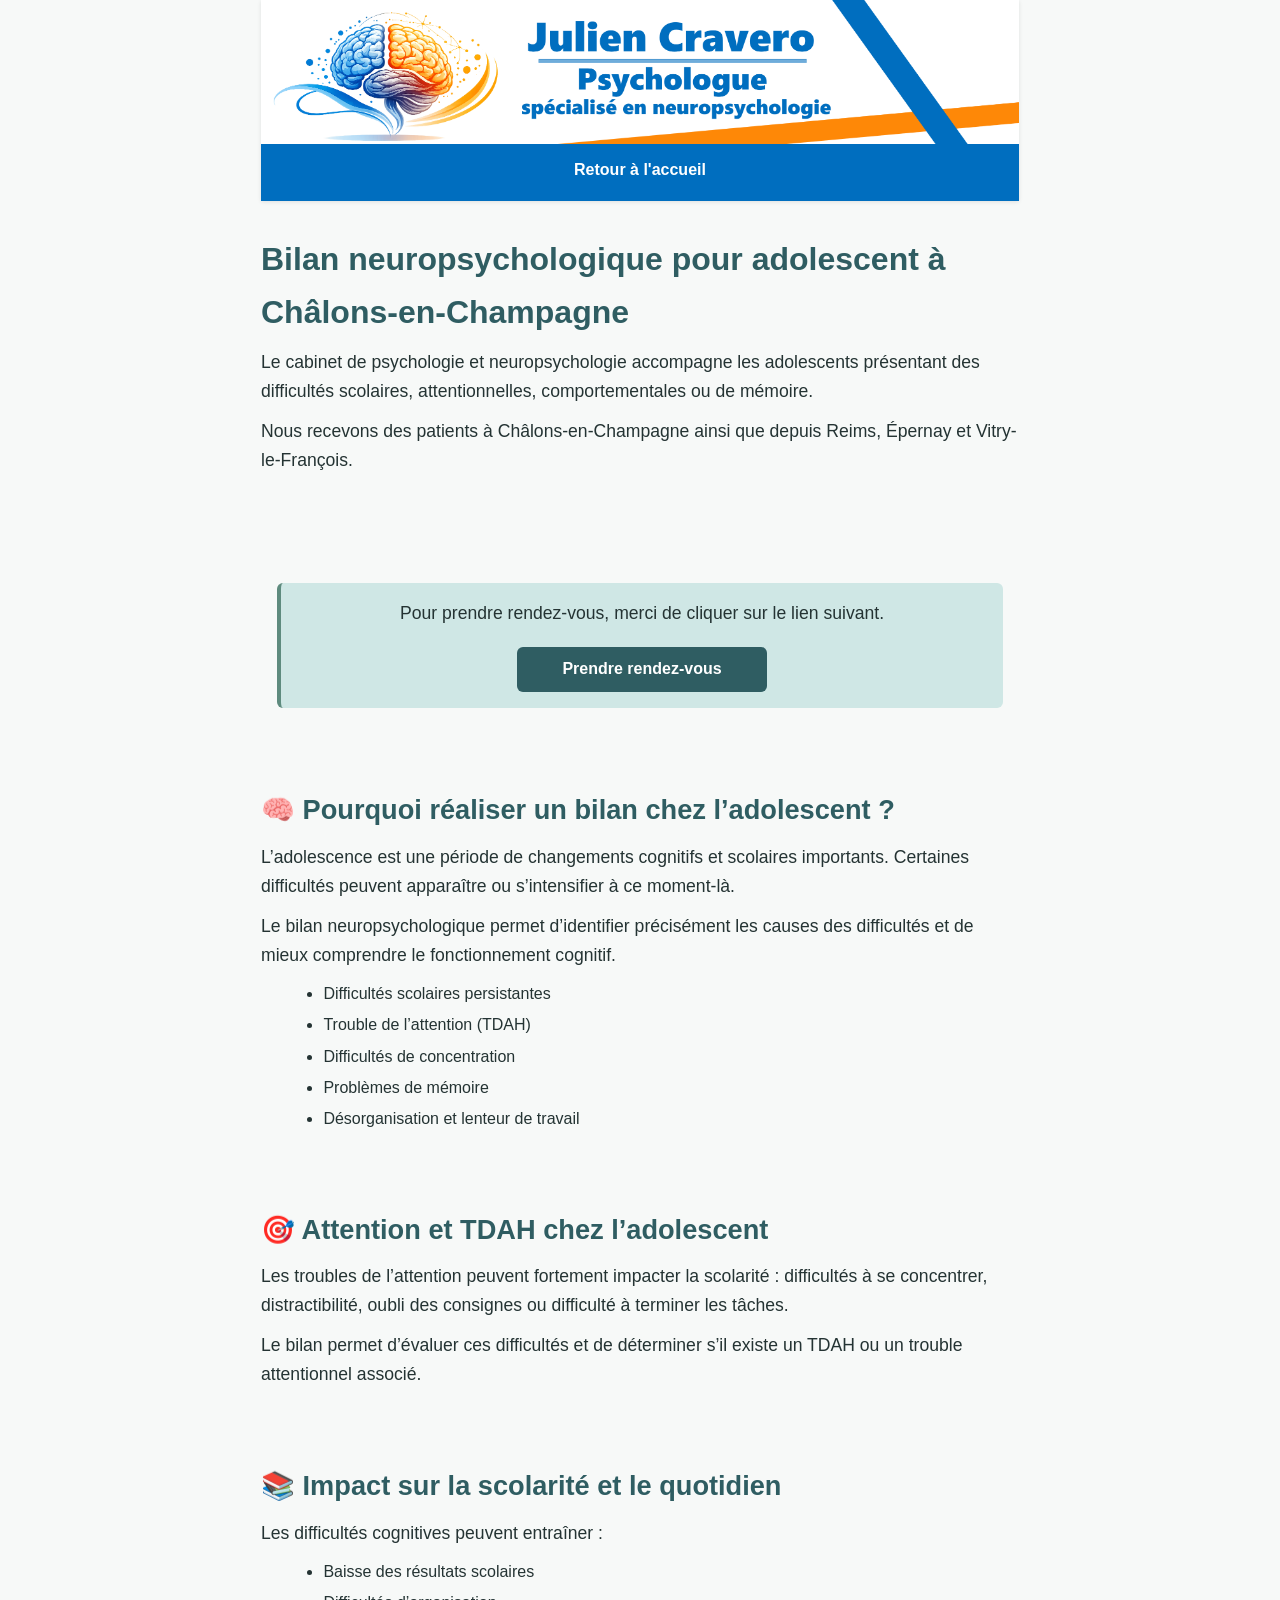
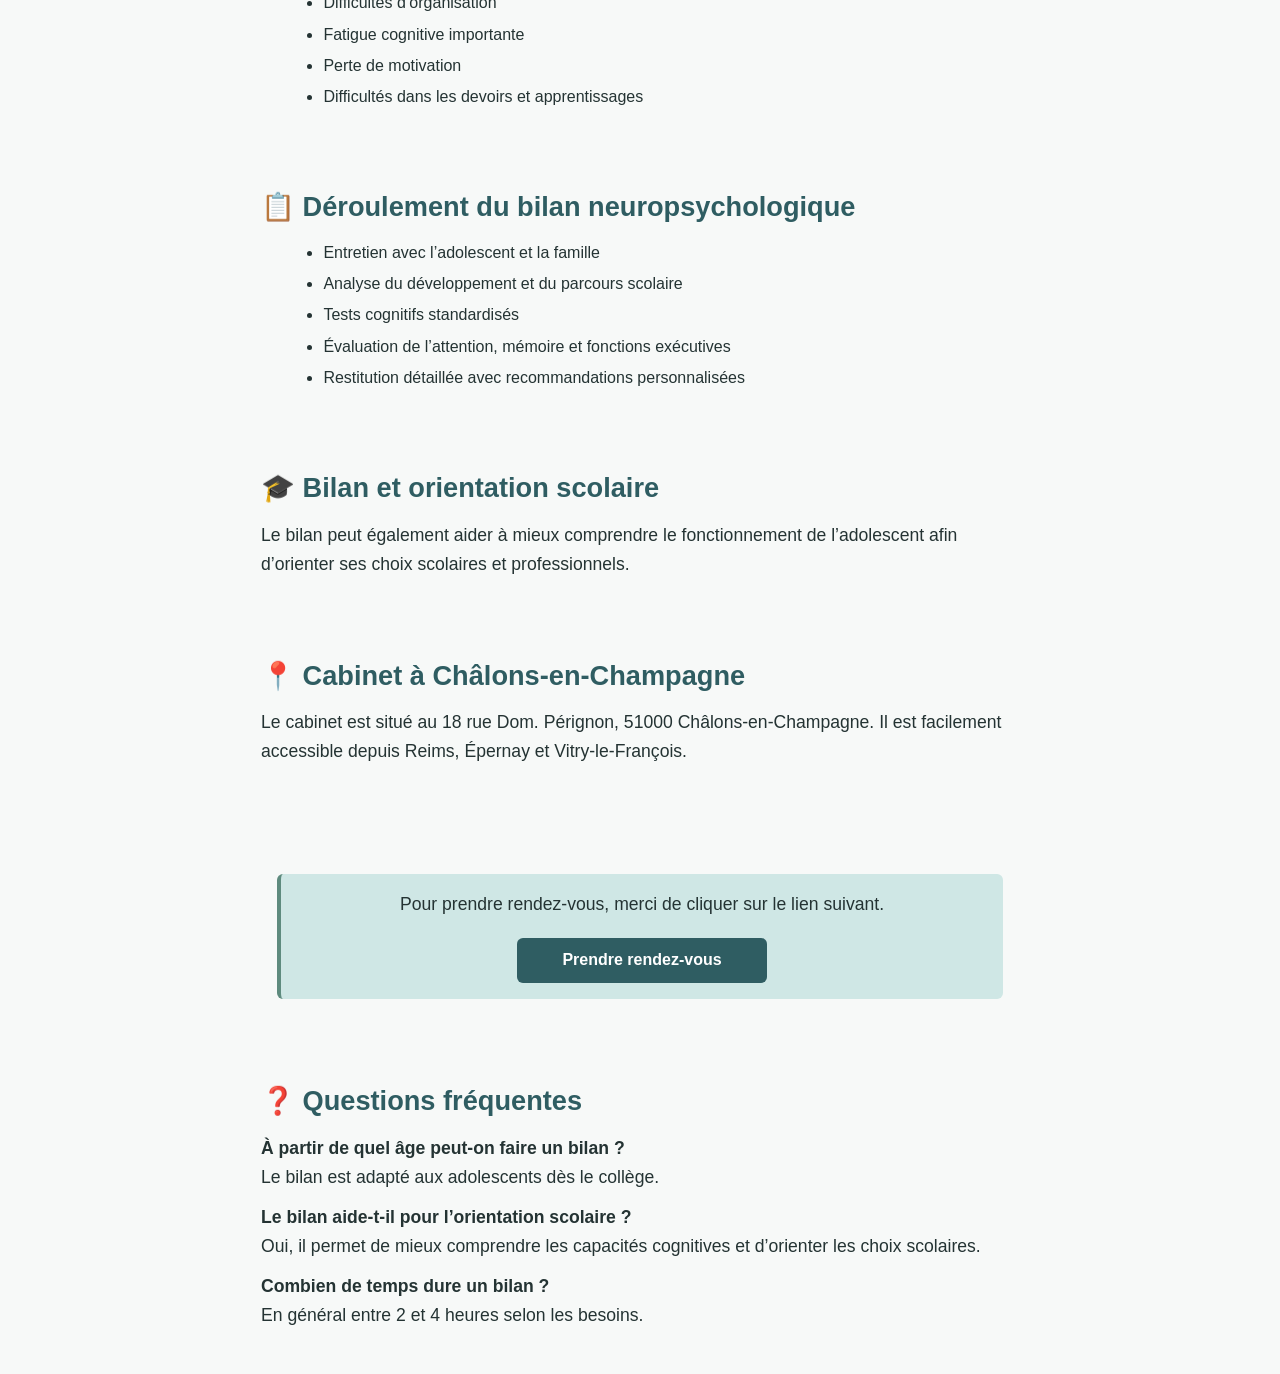
==== pages/bilan-neuropsy-adolescent.html @ 7f905dee "Add files via upload" ====
<!DOCTYPE html>
<html lang="fr">
<head>
  <meta charset="UTF-8">

  <title>Bilan neuropsychologique adolescent à Châlons-en-Champagne | TDAH, attention, mémoire, orientation</title>

  <meta name="description" content="Bilan neuropsychologique pour adolescent à Châlons-en-Champagne. Troubles de l’attention, TDAH, difficultés scolaires, mémoire, fonctions exécutives et orientation scolaire.">

  <meta name="viewport" content="width=device-width, initial-scale=1.0">

  <link rel="stylesheet" href="../scripts/style.css">
</head>

<body>

<header>
  <div class="banner">
    <img src="../Banner_v05.png" alt="Psychologue Châlons-en-Champagne – bilan neuropsychologique adolescent">
  </div>

  <nav aria-label="Navigation principale">
    <button class="nav-toggle" aria-label="Menu">&#9776;</button>
    <ul>
      <li><a href="../index.html#tarifs">Retour à l'accueil</a></li>
    </ul>
  </nav>
</header>

<!-- SECTION 1 : INTRO -->
<section>
  <h1>Bilan neuropsychologique pour adolescent à Châlons-en-Champagne</h1>

  <p>
    Le cabinet de psychologie et neuropsychologie accompagne les adolescents présentant des difficultés scolaires,
    attentionnelles, comportementales ou de mémoire.
  </p>

  <p>
    Nous recevons des patients à Châlons-en-Champagne ainsi que depuis Reims, Épernay et Vitry-le-François.
  </p>
</section>

<!-- CTA -->
<section>
  <div class="container">
    <div class="highlight">
      <p>Pour prendre rendez-vous, merci de cliquer sur le lien suivant.</p>
      <a href="https://perfactive.fr/neuropsychologue/chalons-en-champagne/julien-cravero"
         target="_blank"
         rel="noopener noreferrer"
         class="btn-rdv">Prendre rendez-vous</a>
    </div>
  </div>
</section>

<!-- SECTION 2 : POURQUOI BILAN -->
<section>
  <h2>🧠 Pourquoi réaliser un bilan chez l’adolescent ?</h2>

  <p>
    L’adolescence est une période de changements cognitifs et scolaires importants.
    Certaines difficultés peuvent apparaître ou s’intensifier à ce moment-là.
  </p>

  <p>
    Le bilan neuropsychologique permet d’identifier précisément les causes des difficultés et de mieux comprendre le fonctionnement cognitif.
  </p>

  <ul>
    <li>Difficultés scolaires persistantes</li>
    <li>Trouble de l’attention (TDAH)</li>
    <li>Difficultés de concentration</li>
    <li>Problèmes de mémoire</li>
    <li>Désorganisation et lenteur de travail</li>
  </ul>
</section>

<!-- SECTION 3 : TDAH / ATTENTION -->
<section>
  <h2>🎯 Attention et TDAH chez l’adolescent</h2>

  <p>
    Les troubles de l’attention peuvent fortement impacter la scolarité :
    difficultés à se concentrer, distractibilité, oubli des consignes ou difficulté à terminer les tâches.
  </p>

  <p>
    Le bilan permet d’évaluer ces difficultés et de déterminer s’il existe un TDAH ou un trouble attentionnel associé.
  </p>
</section>

<!-- SECTION 4 : IMPACT SCOLAIRE -->
<section>
  <h2>📚 Impact sur la scolarité et le quotidien</h2>

  <p>
    Les difficultés cognitives peuvent entraîner :
  </p>

  <ul>
    <li>Baisse des résultats scolaires</li>
    <li>Difficultés d’organisation</li>
    <li>Fatigue cognitive importante</li>
    <li>Perte de motivation</li>
    <li>Difficultés dans les devoirs et apprentissages</li>
  </ul>
</section>

<!-- SECTION 5 : DÉROULEMENT -->
<section>
  <h2>📋 Déroulement du bilan neuropsychologique</h2>

  <ul>
    <li>Entretien avec l’adolescent et la famille</li>
    <li>Analyse du développement et du parcours scolaire</li>
    <li>Tests cognitifs standardisés</li>
    <li>Évaluation de l’attention, mémoire et fonctions exécutives</li>
    <li>Restitution détaillée avec recommandations personnalisées</li>
  </ul>
</section>

<!-- SECTION 6 : ORIENTATION -->
<section>
  <h2>🎓 Bilan et orientation scolaire</h2>

  <p>
    Le bilan peut également aider à mieux comprendre le fonctionnement de l’adolescent
    afin d’orienter ses choix scolaires et professionnels.
  </p>
</section>

<!-- SECTION 7 : LOCALISATION -->
<section>
  <h2>📍 Cabinet à Châlons-en-Champagne</h2>

  <p>
    Le cabinet est situé au 18 rue Dom. Pérignon, 51000 Châlons-en-Champagne.
    Il est facilement accessible depuis Reims, Épernay et Vitry-le-François.
  </p>
</section>

<!-- CTA -->
<section>
  <div class="container">
    <div class="highlight">
      <p>Pour prendre rendez-vous, merci de cliquer sur le lien suivant.</p>
      <a href="https://perfactive.fr/neuropsychologue/chalons-en-champagne/julien-cravero"
         target="_blank"
         rel="noopener noreferrer"
         class="btn-rdv">Prendre rendez-vous</a>
    </div>
  </div>
</section>

<!-- FAQ -->
<section>
  <h2>❓ Questions fréquentes</h2>

  <p><strong>À partir de quel âge peut-on faire un bilan ?</strong><br>
  Le bilan est adapté aux adolescents dès le collège.</p>

  <p><strong>Le bilan aide-t-il pour l’orientation scolaire ?</strong><br>
  Oui, il permet de mieux comprendre les capacités cognitives et d’orienter les choix scolaires.</p>

  <p><strong>Combien de temps dure un bilan ?</strong><br>
  En général entre 2 et 4 heures selon les besoins.</p>
</section>

<script src="../scripts/toggle.js"></script>
</body>
</html>
---- scripts/style.css ----
:root {
  --primary:#2f5d62;
  --secondary:#5e8b7e;
  --accent:#cfe7e5;
  --light:#f7f9f8;
  --dark:#243333;
}

* {
  margin:0;
  box-sizing:border-box;
  font-family:"Segoe UI", Arial, sans-serif;
}

body {
  max-width:790px;
  margin:0 auto;
  padding:0 1rem;
  line-height:1.65;
  color:var(--dark);
  background:var(--light);
}

.container {
  max-width:780px;
  margin:auto;
  padding:1rem 1rem;
}

section {
  padding:2rem 0;
}

h1,h2,h3,h4 {
  color:var(--primary);
  margin-bottom:0.6rem;
}

h1 { font-size:clamp(1.5rem,4vw,2rem); }
h2 { font-size:clamp(1.2rem,3.5vw,1.7rem); }
h3 { font-size:clamp(1rem,3vw,1.3rem); margin-top:1rem; }
h4 { font-size:clamp(1rem,2.5vw,1.2rem); margin-top:0.5rem; }

p {
  margin-bottom:0.7rem;
  font-size:clamp(0.95rem,2.5vw,1.1rem);
}

ul,ol {
  margin-left:1.4rem;
  margin-bottom:0.7rem;
}

li {
  margin-bottom:0.3rem;
}

/* HERO */
.hero {
  text-align:center;
  padding:1.6rem 0 1.2rem;
}

/* HIGHLIGHT BLOCK */
.highlight {
  background:var(--accent);
  padding:1rem;
  border-left:4px solid var(--secondary);
  border-radius:6px;
  margin-top:1rem;
  display:flex;
  flex-direction:column;
  align-items:center;
  text-align:center;
  gap:0.5rem;
}

/* HEADER & NAV */
header {
  position:sticky;
  top:0;
  z-index:100;
  background: rgba(255,255,255,0.95);
  backdrop-filter: blur(5px);
  box-shadow:0 1px 4px rgba(0,0,0,0.1);
}

nav {
  position:relative;
  background:#006EBF;
  min-height:50px;
  display:flex;
  align-items:center;
  justify-content:center;
}

nav ul {
  display:flex;
  justify-content:center;
  gap:1.4rem;
  list-style:none;
  padding:0.8rem 0;
  margin:0;
}

nav a {
  text-decoration:none;
  color:white;
  font-size:1rem;
  font-weight:600;
}
/*
 n *av a:hover,
nav a:focus-visible {
background-color:#fcb05f;
color:black;
outline:none;
padding:0.5rem;
}
*/
/* HAMBURGER */
.nav-toggle {
  display:none;
  position:absolute;
  right:1rem;
  top:50%;
  transform:translateY(-50%);
  background:none;
  border:none;
  font-size:1.8rem;
  color:white;
  cursor:pointer;
}

/* FOOTER */
footer {
  background:#1f2f2f;
  color:#d6dede;
  padding:2rem 1rem;
  font-size:0.85rem;
  text-align:center;
}

/* SCROLL OFFSET */
section[id] {
  scroll-margin-top: 180px;
}

/* BUTTON RDV */
.highlight .btn-rdv {
  display:inline-block;
  background-color:var(--primary);
  color:white;
  padding:0.6rem 1.2rem;
  border-radius:6px;
  text-decoration:none;
  font-weight:600;
  transition: background-color 0.3s ease;
  width:100%;
  max-width:250px;
  text-align:center;
}

.highlight .btn-rdv:hover,
.highlight .btn-rdv:focus {
  background-color:var(--secondary);
  outline:none;
}

/* BANNER IMAGE */
.banner img {
  width:100%;
  height:auto;
  object-fit:cover;
  display:block;
}

/* RESPONSIVE */
@media (max-width:900px) {
  .container { padding:0.8rem; }
}

@media (max-width:700px) {
  .nav-toggle { display:block; }
  nav ul {
    display:none;
    flex-direction:column;
    width:100%;
    background:#006EBF;
    position:absolute;
    top:100%;
    left:0;
  }

  nav ul.show {
    display:flex;
  }
  nav a {
    display:block;
    text-align:center;
    padding:0.8rem;
  }
  section[id] { scroll-margin-top:120px; }
  h1 { font-size:clamp(1.4rem,5vw,1.8rem); }
  h2 { font-size:clamp(1.1rem,4vw,1.5rem); }
  h3 { font-size:clamp(0.95rem,3.5vw,1.2rem); }
  h4 { font-size:clamp(0.9rem,3vw,1.1rem); }
  p { font-size:clamp(0.9rem,2.8vw,1rem); }
  .highlight .btn-rdv { max-width:100%; }
}

@media (max-width:400px) {
  nav a { font-size:0.95rem; }
}
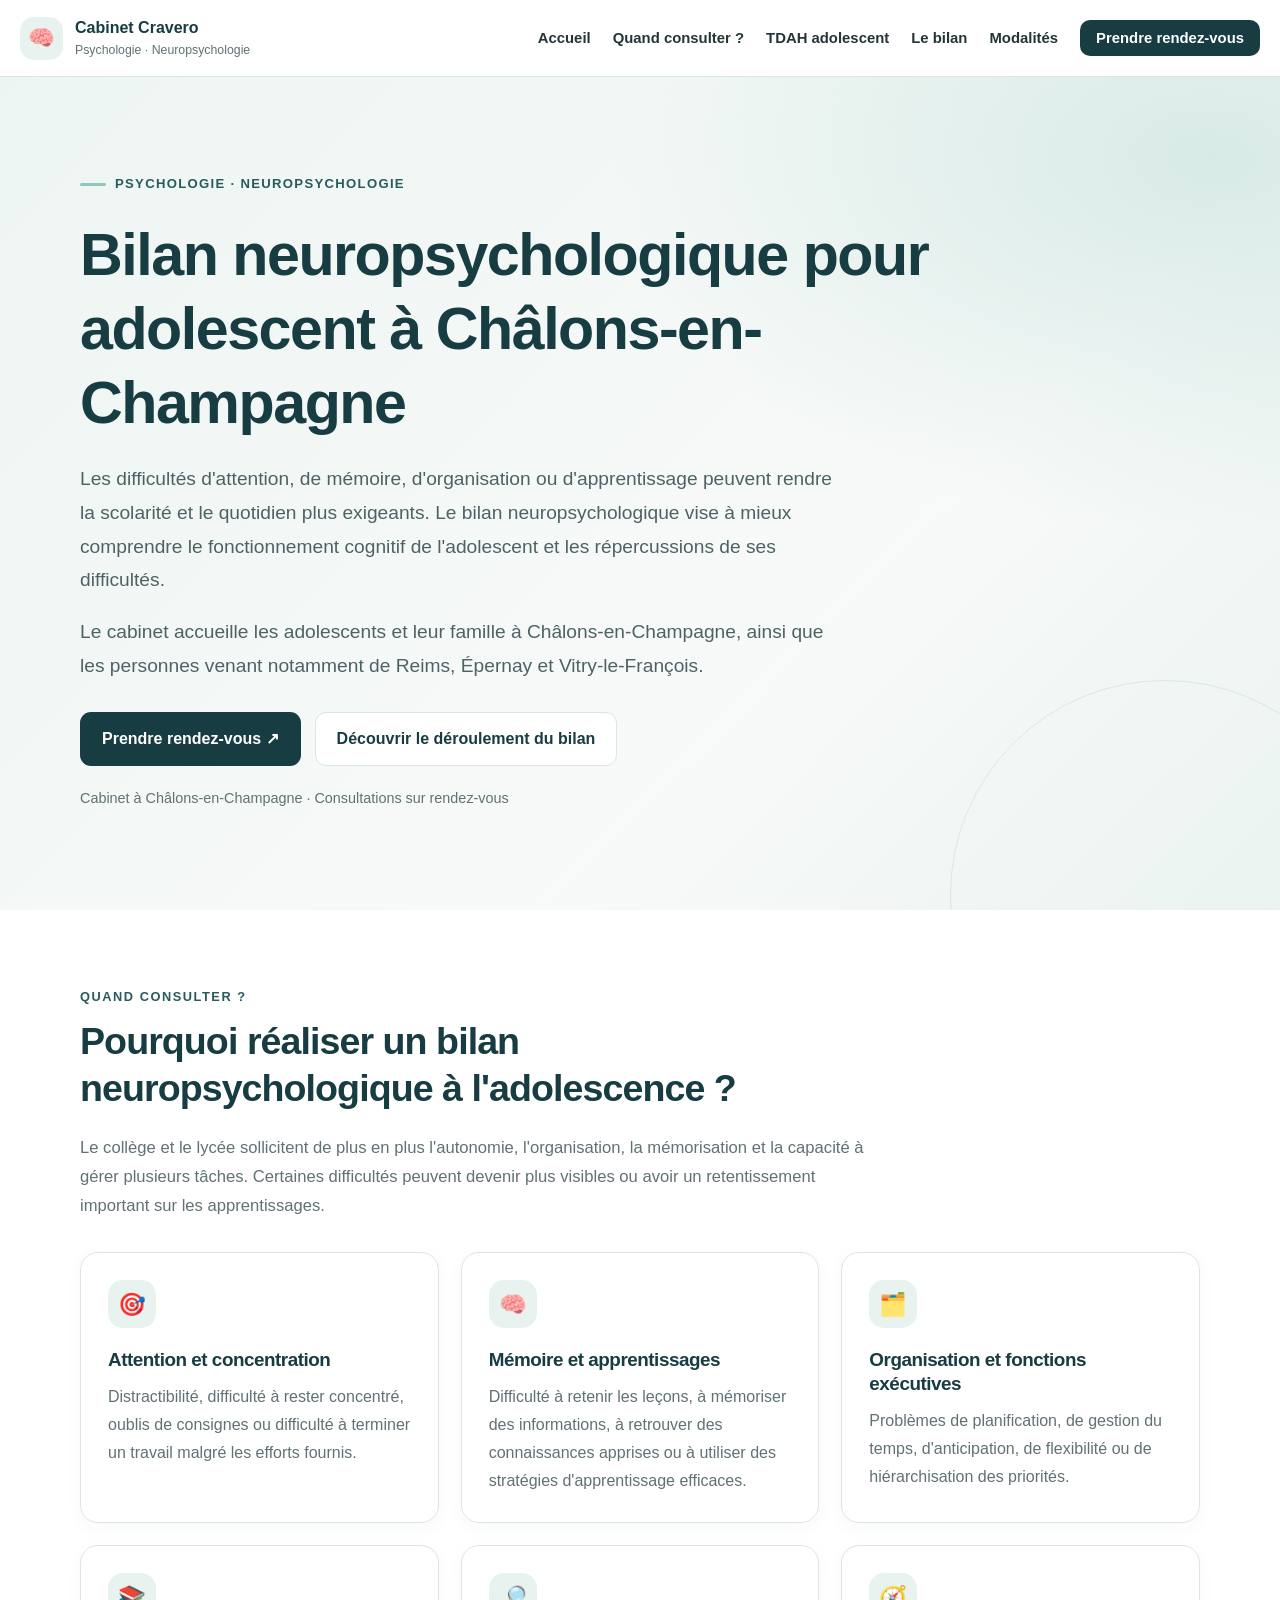
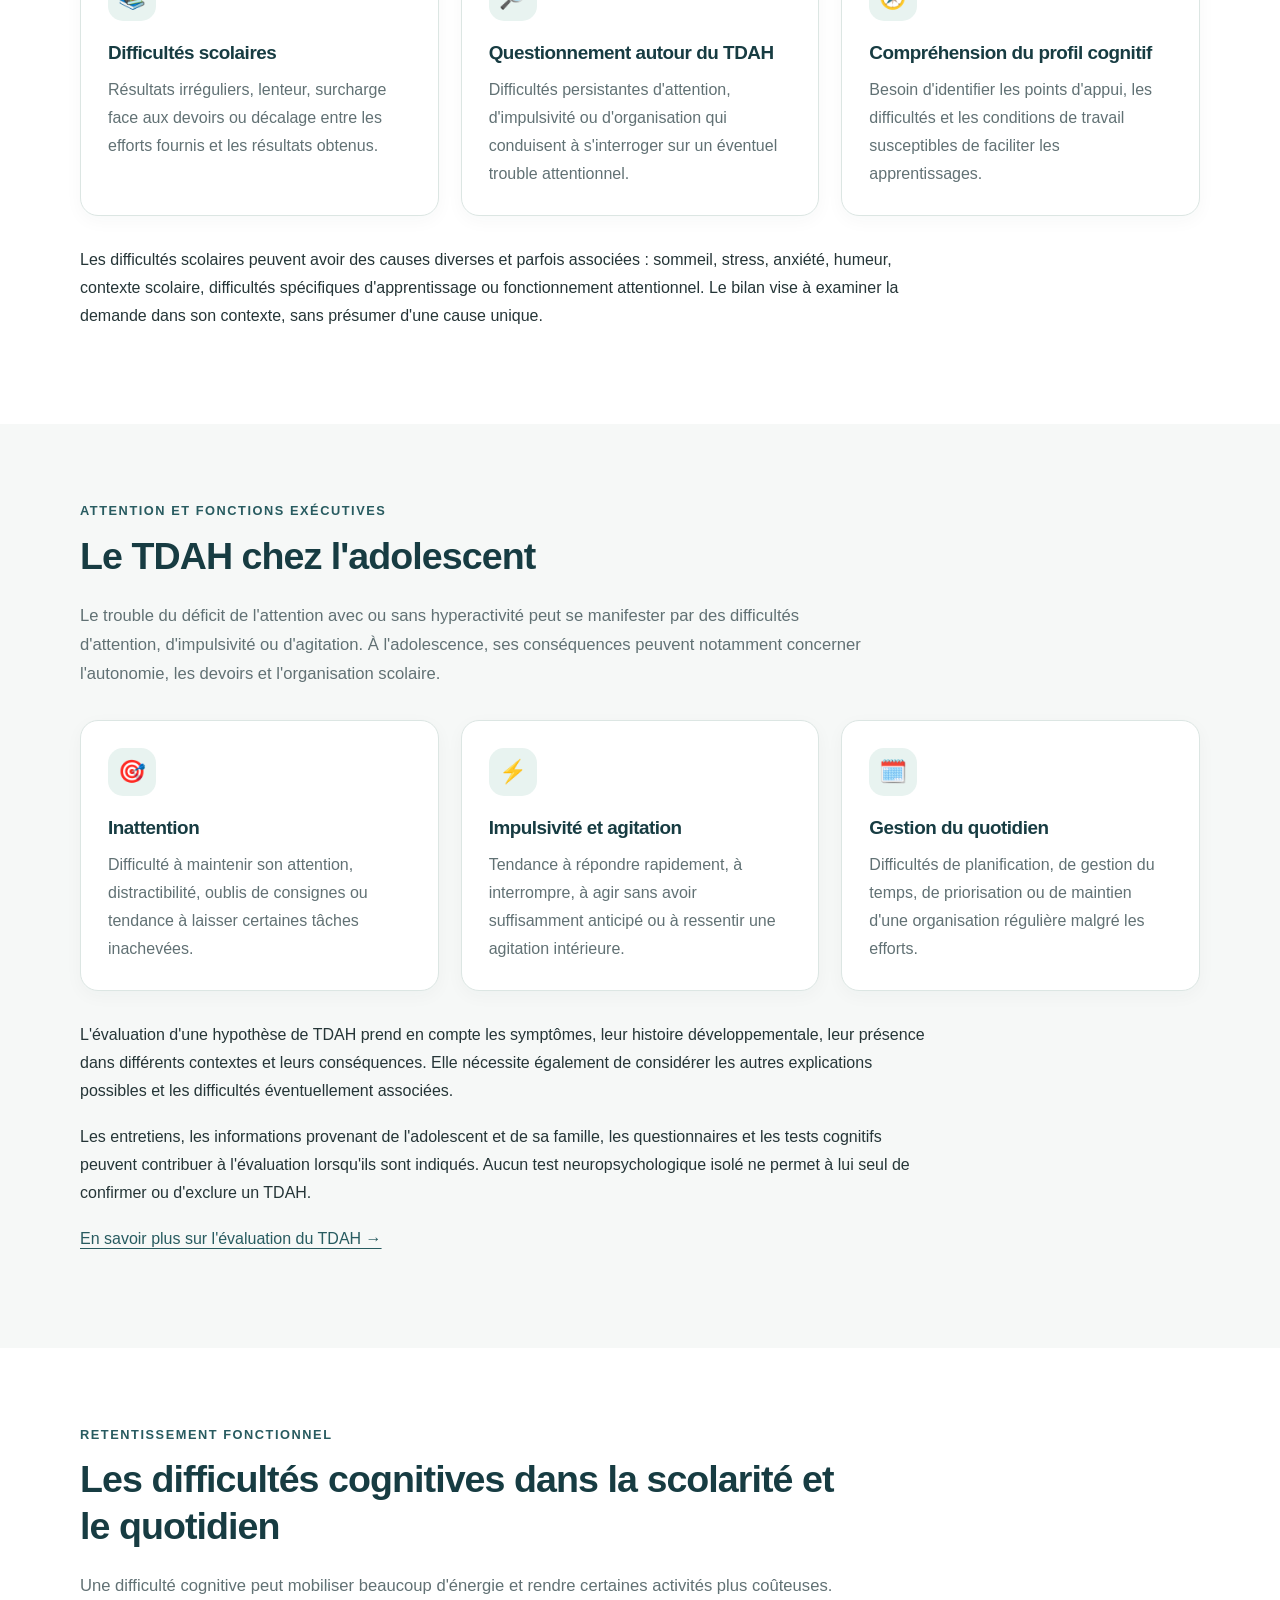
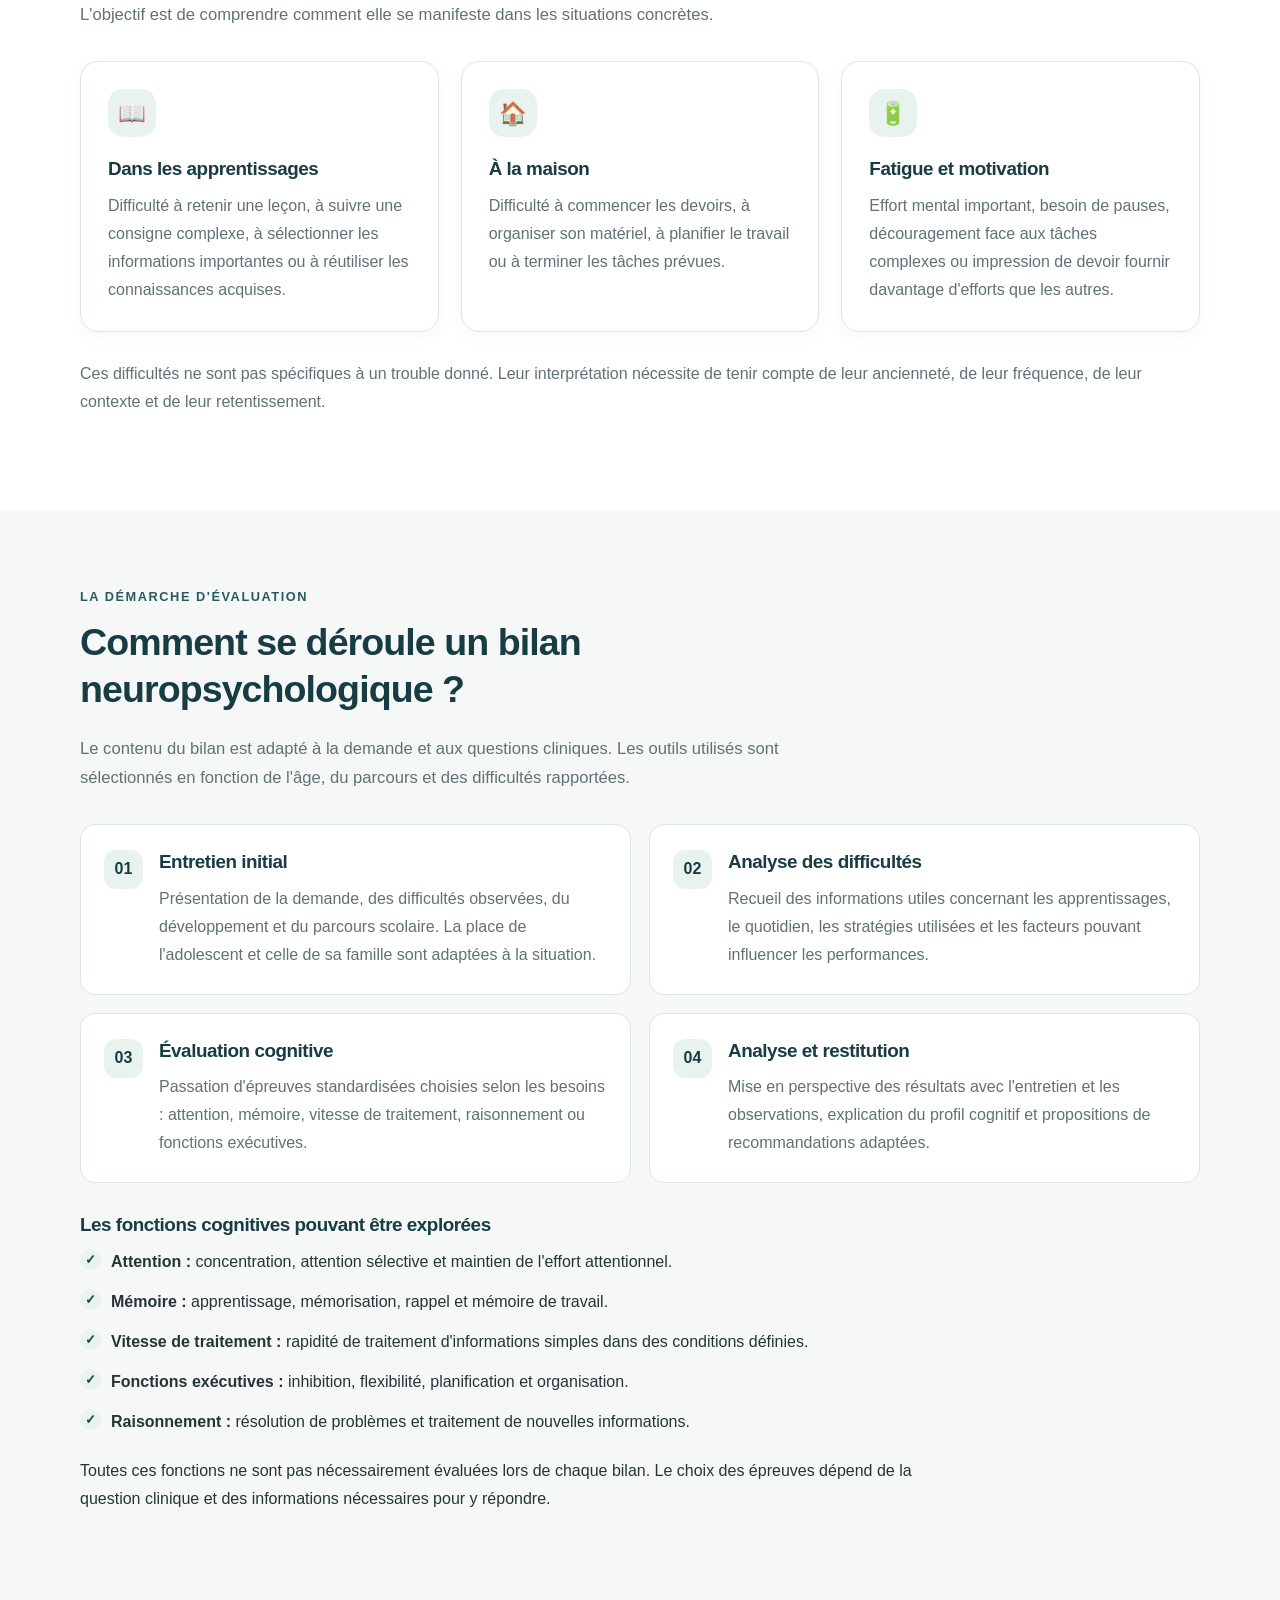
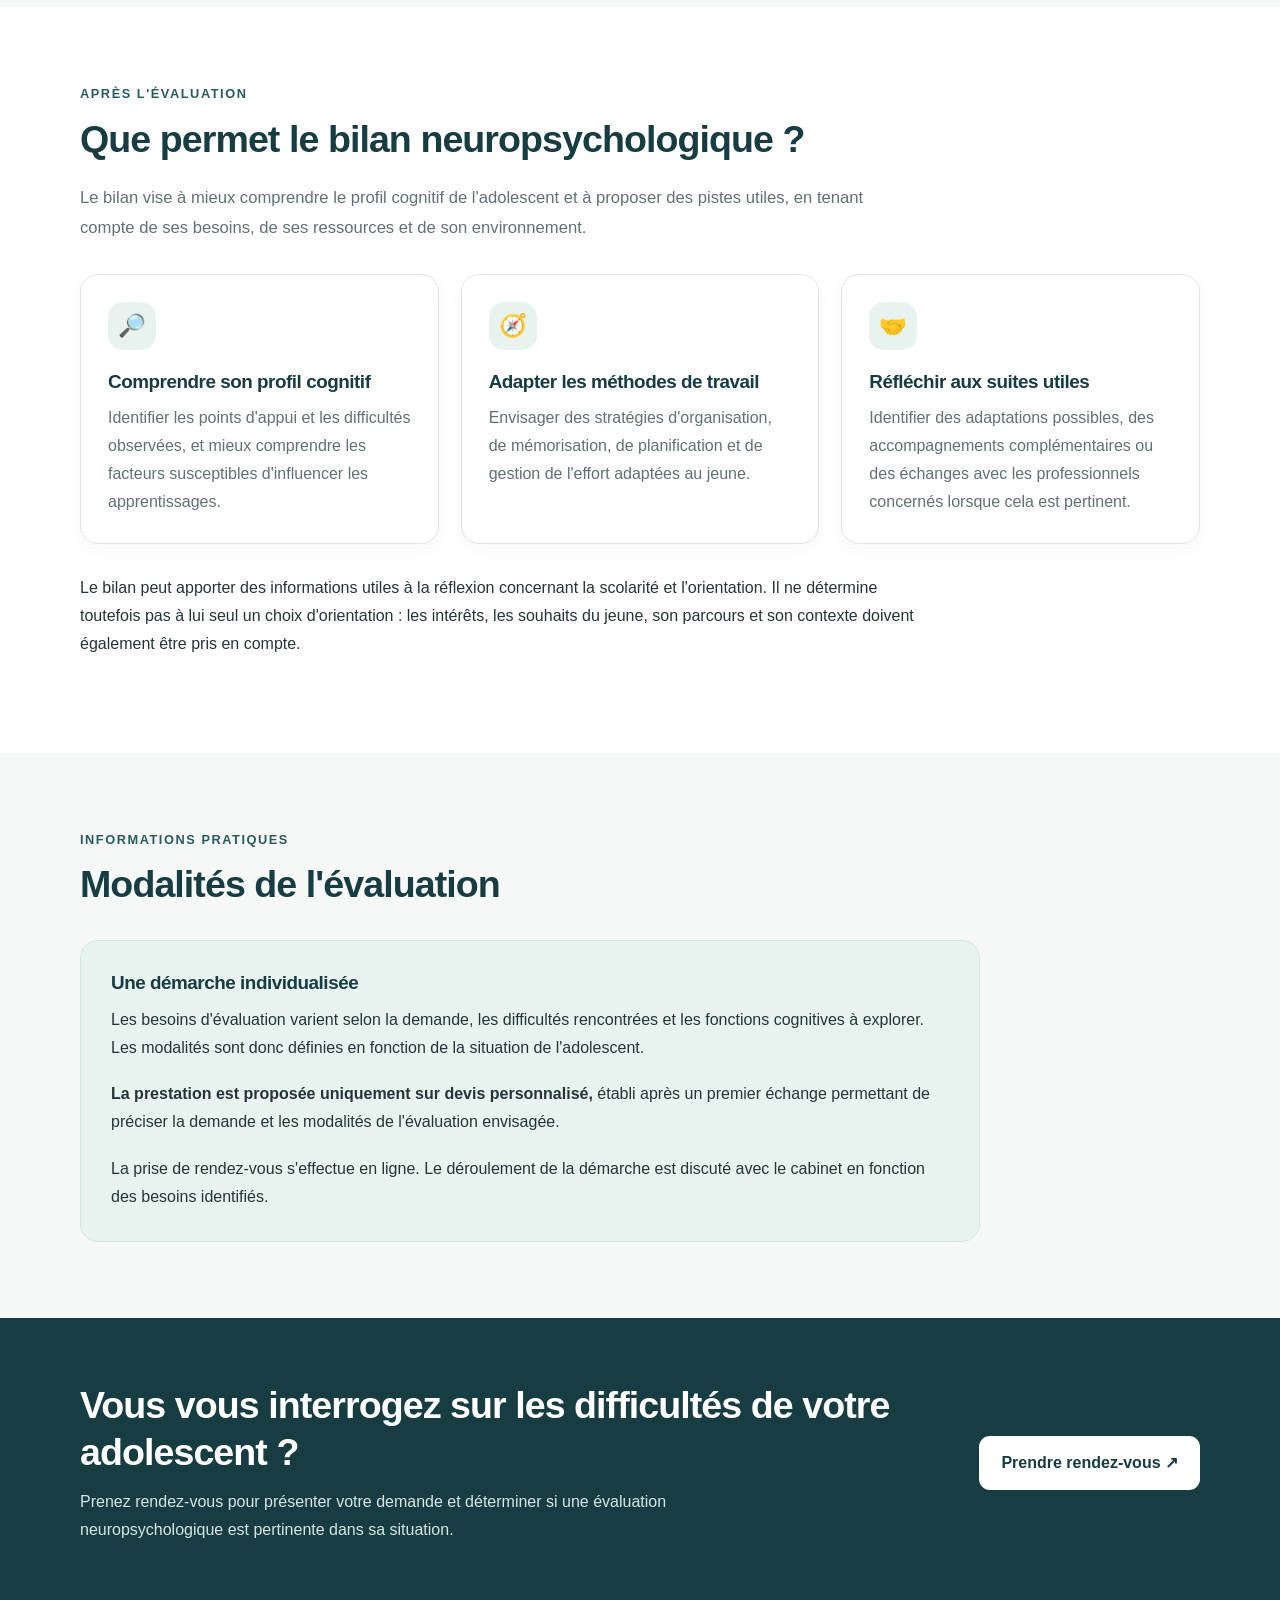
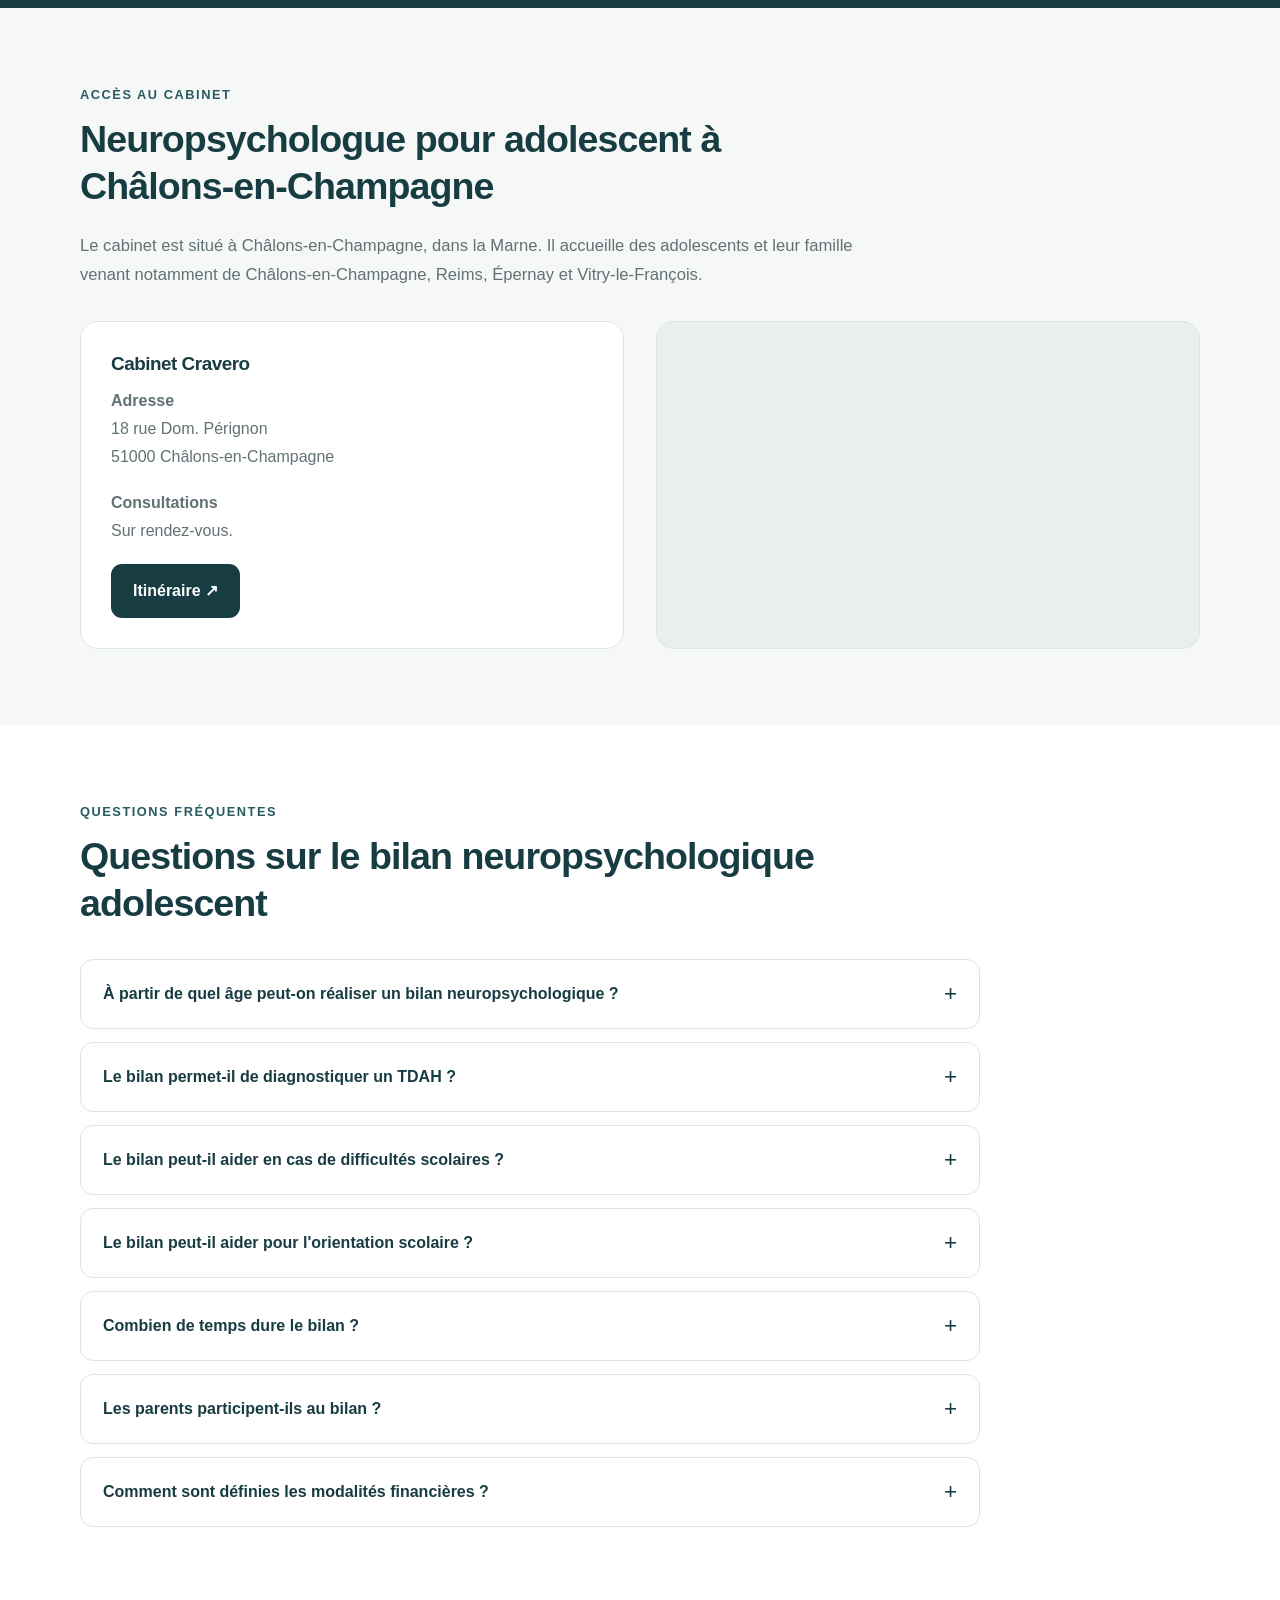
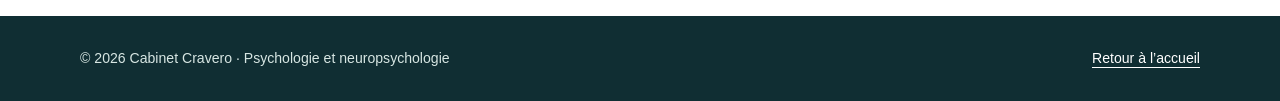
==== commit a4ed03ab: "Add files via upload" ====
--- a/pages/bilan-neuropsy-adolescent.html
+++ b/pages/bilan-neuropsy-adolescent.html
@@ -1,172 +1,1466 @@
+
 <!DOCTYPE html>
 <html lang="fr">
 <head>
   <meta charset="UTF-8">
-
-  <title>Bilan neuropsychologique adolescent à Châlons-en-Champagne | TDAH, attention, mémoire, orientation</title>
-
-  <meta name="description" content="Bilan neuropsychologique pour adolescent à Châlons-en-Champagne. Troubles de l’attention, TDAH, difficultés scolaires, mémoire, fonctions exécutives et orientation scolaire.">
-
-  <meta name="viewport" content="width=device-width, initial-scale=1.0">
-
-  <link rel="stylesheet" href="../scripts/style.css">
+  <meta name="viewport" content="width=device-width, initial-scale=1">
+
+  <title>Bilan neuropsychologique adolescent à Châlons-en-Champagne | Julien Cravero</title>
+
+  <meta name="description" content="Bilan neuropsychologique pour adolescent à Châlons-en-Champagne : attention, TDAH, mémoire, fonctions exécutives, difficultés scolaires et orientation. Évaluation personnalisée et recommandations adaptées.">
+
+  <meta name="theme-color" content="#173c42">
+  <meta name="robots" content="index, follow">
+
+  <link rel="canonical" href="https://neuropsy-cravero.github.io/cabinet/pages/bilan-neuropsy-adolescent.html">
+  <link rel="icon" href="../images/Psychologue_Cravero_favicon.ico">
+
+  <style>
+    :root {
+      --primary: #173c42;
+      --primary-light: #285b60;
+      --accent: #8fc7bd;
+      --accent-light: #e8f3f0;
+      --background: #f6f8f7;
+      --surface: #ffffff;
+      --text: #253537;
+      --muted: #617174;
+      --border: #dce6e3;
+      --shadow: 0 12px 35px rgba(23, 60, 66, 0.08);
+      --radius: 18px;
+      --content: 1120px;
+    }
+
+    *,
+    *::before,
+    *::after {
+      box-sizing: border-box;
+    }
+
+    html {
+      scroll-behavior: smooth;
+      scroll-padding-top: 95px;
+    }
+
+    body {
+      margin: 0;
+      font-family: Inter, -apple-system, BlinkMacSystemFont, "Segoe UI",
+                   Roboto, Helvetica, Arial, sans-serif;
+      color: var(--text);
+      background: var(--background);
+      line-height: 1.75;
+      font-size: 16px;
+    }
+
+    img {
+      display: block;
+      max-width: 100%;
+      height: auto;
+    }
+
+    a {
+      color: var(--primary-light);
+      text-underline-offset: 4px;
+    }
+
+    a:focus-visible,
+    button:focus-visible,
+    summary:focus-visible {
+      outline: 3px solid #e4a84b;
+      outline-offset: 4px;
+    }
+
+    p {
+      margin: 0 0 1.15rem;
+    }
+
+    h1,
+    h2,
+    h3 {
+      color: var(--primary);
+      font-weight: 750;
+      line-height: 1.25;
+      letter-spacing: -0.025em;
+    }
+
+    h1 {
+      max-width: 850px;
+      margin: 0 0 1.4rem;
+      font-size: clamp(2.15rem, 5vw, 3.7rem);
+    }
+
+    h2 {
+      margin: 0 0 1.3rem;
+      font-size: clamp(1.7rem, 3vw, 2.35rem);
+    }
+
+    h3 {
+      margin: 0 0 0.7rem;
+      font-size: 1.18rem;
+    }
+
+    ul {
+      margin: 0 0 1.3rem;
+      padding-left: 1.4rem;
+    }
+
+    li {
+      margin-bottom: 0.55rem;
+      padding-left: 0.15rem;
+    }
+
+    .container {
+      width: min(var(--content), calc(100% - 40px));
+      margin-inline: auto;
+    }
+
+    .skip-link {
+      position: absolute;
+      top: -100px;
+      left: 16px;
+      z-index: 2000;
+      padding: 12px 18px;
+      color: white;
+      background: var(--primary);
+      border-radius: 8px;
+    }
+
+    .skip-link:focus {
+      top: 12px;
+    }
+
+    /* Navigation */
+
+    .site-header {
+      position: sticky;
+      top: 0;
+      z-index: 1000;
+      background: rgba(255, 255, 255, 0.97);
+      border-bottom: 1px solid var(--border);
+      backdrop-filter: blur(12px);
+    }
+
+    .header-inner {
+      width: min(1280px, calc(100% - 40px));
+      min-height: 76px;
+      margin-inline: auto;
+      display: flex;
+      align-items: center;
+      justify-content: space-between;
+      gap: 24px;
+    }
+
+    .brand {
+      display: flex;
+      align-items: center;
+      gap: 12px;
+      color: var(--primary);
+      text-decoration: none;
+      font-weight: 800;
+      line-height: 1.3;
+    }
+
+    .brand-mark {
+      display: grid;
+      place-items: center;
+      width: 43px;
+      height: 43px;
+      flex: 0 0 43px;
+      border-radius: 14px;
+      background: var(--accent-light);
+      font-size: 1.35rem;
+    }
+
+    .brand small {
+      display: block;
+      margin-top: 3px;
+      color: var(--muted);
+      font-size: 0.77rem;
+      font-weight: 500;
+    }
+
+    .nav-toggle {
+      display: none;
+      align-items: center;
+      justify-content: center;
+      width: 44px;
+      height: 44px;
+      border: 1px solid var(--border);
+      border-radius: 12px;
+      background: white;
+      color: var(--primary);
+      font-size: 1.4rem;
+      cursor: pointer;
+    }
+
+    .main-nav ul {
+      display: flex;
+      align-items: center;
+      gap: 22px;
+      margin: 0;
+      padding: 0;
+      list-style: none;
+    }
+
+    .main-nav li {
+      margin: 0;
+      padding: 0;
+    }
+
+    .main-nav a {
+      color: var(--text);
+      font-size: 0.93rem;
+      font-weight: 650;
+      text-decoration: none;
+    }
+
+    .main-nav a:hover {
+      color: var(--primary-light);
+    }
+
+    .main-nav .nav-cta {
+      padding: 10px 16px;
+      color: white;
+      background: var(--primary);
+      border-radius: 10px;
+    }
+
+    .main-nav .nav-cta:hover {
+      color: white;
+      background: var(--primary-light);
+    }
+
+    /* Hero */
+
+    .hero {
+      position: relative;
+      overflow: hidden;
+      padding: 90px 0 80px;
+      background:
+        radial-gradient(
+          ellipse at 95% 10%,
+          rgba(143, 199, 189, 0.3),
+          transparent 35%
+        ),
+        linear-gradient(135deg, #edf5f2 0%, #f8faf9 65%, #eaf3f0 100%);
+    }
+
+    .hero::after {
+      position: absolute;
+      right: -100px;
+      bottom: -200px;
+      width: 430px;
+      height: 430px;
+      content: "";
+      border: 1px solid rgba(40, 91, 96, 0.1);
+      border-radius: 50%;
+      pointer-events: none;
+    }
+
+    .hero-content {
+      position: relative;
+      z-index: 1;
+      max-width: 850px;
+    }
+
+    .eyebrow {
+      display: inline-flex;
+      align-items: center;
+      gap: 9px;
+      margin-bottom: 22px;
+      color: var(--primary-light);
+      font-size: 0.82rem;
+      font-weight: 800;
+      letter-spacing: 0.1em;
+      text-transform: uppercase;
+    }
+
+    .eyebrow::before {
+      width: 26px;
+      height: 3px;
+      content: "";
+      background: var(--accent);
+      border-radius: 99px;
+    }
+
+    .hero-intro {
+      max-width: 760px;
+      color: #4e6264;
+      font-size: clamp(1.05rem, 2vw, 1.2rem);
+    }
+
+    .hero-actions {
+      display: flex;
+      flex-wrap: wrap;
+      align-items: center;
+      gap: 14px;
+      margin-top: 30px;
+    }
+
+    .btn {
+      display: inline-flex;
+      align-items: center;
+      justify-content: center;
+      min-height: 48px;
+      padding: 12px 21px;
+      border: 1px solid transparent;
+      border-radius: 11px;
+      font: inherit;
+      font-weight: 750;
+      text-align: center;
+      text-decoration: none;
+      transition: transform 0.2s ease, background 0.2s ease;
+    }
+
+    .btn:hover {
+      transform: translateY(-2px);
+    }
+
+    .btn-primary {
+      color: white;
+      background: var(--primary);
+    }
+
+    .btn-primary:hover {
+      color: white;
+      background: var(--primary-light);
+    }
+
+    .btn-secondary {
+      color: var(--primary);
+      background: white;
+      border-color: var(--border);
+    }
+
+    .btn-secondary:hover {
+      background: var(--accent-light);
+    }
+
+    .hero-note {
+      margin-top: 20px;
+      color: var(--muted);
+      font-size: 0.9rem;
+    }
+
+    /* Sections */
+
+    .section {
+      padding: 76px 0;
+    }
+
+    .section-white {
+      background: var(--surface);
+    }
+
+    .section-heading {
+      max-width: 790px;
+      margin-bottom: 32px;
+    }
+
+    .section-heading p {
+      color: var(--muted);
+      font-size: 1.04rem;
+    }
+
+    .section-kicker {
+      display: block;
+      margin-bottom: 10px;
+      color: var(--primary-light);
+      font-size: 0.8rem;
+      font-weight: 800;
+      letter-spacing: 0.12em;
+      text-transform: uppercase;
+    }
+
+    .text-column {
+      max-width: 850px;
+    }
+
+    /* Cards */
+
+    .card-grid {
+      display: grid;
+      grid-template-columns: repeat(3, minmax(0, 1fr));
+      gap: 22px;
+    }
+
+    .card {
+      padding: 27px;
+      background: white;
+      border: 1px solid var(--border);
+      border-radius: var(--radius);
+      box-shadow: 0 5px 18px rgba(23, 60, 66, 0.035);
+    }
+
+    .card-icon {
+      display: grid;
+      place-items: center;
+      width: 48px;
+      height: 48px;
+      margin-bottom: 20px;
+      border-radius: 15px;
+      background: var(--accent-light);
+      font-size: 1.4rem;
+    }
+
+    .card p {
+      margin-bottom: 0;
+      color: var(--muted);
+    }
+
+    .check-list {
+      padding: 0;
+      list-style: none;
+    }
+
+    .check-list li {
+      position: relative;
+      margin-bottom: 12px;
+      padding-left: 31px;
+    }
+
+    .check-list li::before {
+      position: absolute;
+      top: 0.1em;
+      left: 0;
+      display: grid;
+      place-items: center;
+      width: 21px;
+      height: 21px;
+      content: "✓";
+      color: var(--primary);
+      background: var(--accent-light);
+      border-radius: 50%;
+      font-size: 0.8rem;
+      font-weight: 900;
+    }
+
+    /* Steps */
+
+    .steps {
+      display: grid;
+      grid-template-columns: repeat(2, minmax(0, 1fr));
+      gap: 18px;
+      counter-reset: assessment;
+    }
+
+    .step {
+      position: relative;
+      min-height: 150px;
+      padding: 25px 25px 25px 78px;
+      background: white;
+      border: 1px solid var(--border);
+      border-radius: 15px;
+      counter-increment: assessment;
+    }
+
+    .step::before {
+      position: absolute;
+      top: 25px;
+      left: 23px;
+      display: grid;
+      place-items: center;
+      width: 39px;
+      height: 39px;
+      content: counter(assessment, decimal-leading-zero);
+      color: var(--primary);
+      background: var(--accent-light);
+      border-radius: 12px;
+      font-weight: 850;
+    }
+
+    .step p {
+      margin: 0;
+      color: var(--muted);
+    }
+
+    /* CTA */
+
+    .cta-section {
+      padding: 64px 0;
+      background: var(--primary);
+      color: white;
+    }
+
+    .cta-inner {
+      display: flex;
+      align-items: center;
+      justify-content: space-between;
+      gap: 30px;
+    }
+
+    .cta-inner h2 {
+      margin-bottom: 12px;
+      color: white;
+    }
+
+    .cta-inner p {
+      max-width: 680px;
+      margin-bottom: 0;
+      color: #d7e6e3;
+    }
+
+    .cta-section .btn {
+      flex-shrink: 0;
+      color: var(--primary);
+      background: white;
+    }
+
+    .cta-section .btn:hover {
+      background: var(--accent-light);
+    }
+
+    /* Modalités */
+
+    .quote-panel {
+      max-width: 900px;
+      padding: 30px;
+      background: var(--accent-light);
+      border: 1px solid #d1e7e1;
+      border-radius: var(--radius);
+    }
+
+    .quote-panel p:last-child {
+      margin-bottom: 0;
+    }
+
+    /* Localisation */
+
+    .location-box {
+      display: grid;
+      grid-template-columns: 1fr 1fr;
+      gap: 32px;
+      align-items: stretch;
+    }
+
+    .location-details {
+      padding: 30px;
+      background: white;
+      border: 1px solid var(--border);
+      border-radius: var(--radius);
+    }
+
+    .location-details p {
+      color: var(--muted);
+    }
+
+    .map-frame {
+      min-height: 320px;
+      overflow: hidden;
+      background: #e8efed;
+      border: 1px solid var(--border);
+      border-radius: var(--radius);
+    }
+
+    .map-frame iframe {
+      display: block;
+      width: 100%;
+      height: 100%;
+      min-height: 320px;
+      border: 0;
+    }
+
+    /* FAQ */
+
+    .faq-list {
+      max-width: 900px;
+    }
+
+    .faq-item {
+      margin-bottom: 13px;
+      overflow: hidden;
+      background: white;
+      border: 1px solid var(--border);
+      border-radius: 13px;
+    }
+
+    .faq-item summary {
+      position: relative;
+      padding: 20px 52px 20px 22px;
+      color: var(--primary);
+      font-weight: 750;
+      cursor: pointer;
+      list-style: none;
+    }
+
+    .faq-item summary::-webkit-details-marker {
+      display: none;
+    }
+
+    .faq-item summary::after {
+      position: absolute;
+      top: 50%;
+      right: 22px;
+      content: "+";
+      transform: translateY(-50%);
+      font-size: 1.4rem;
+      font-weight: 500;
+    }
+
+    .faq-item[open] summary::after {
+      content: "−";
+    }
+
+    .faq-answer {
+      padding: 0 22px 20px;
+      color: var(--muted);
+    }
+
+    .faq-answer p:last-child {
+      margin-bottom: 0;
+    }
+
+    /* Footer */
+
+    .site-footer {
+      padding: 30px 0;
+      background: #102e33;
+      color: #d7e6e3;
+    }
+
+    .footer-inner {
+      display: flex;
+      align-items: center;
+      justify-content: space-between;
+      flex-wrap: wrap;
+      gap: 16px;
+    }
+
+    .site-footer p {
+      margin: 0;
+      font-size: 0.88rem;
+    }
+
+    .site-footer a {
+      color: white;
+    }
+
+    /* Responsive */
+
+    @media (max-width: 900px) {
+      .nav-toggle {
+        display: inline-flex;
+      }
+
+      .main-nav {
+        position: absolute;
+        top: 100%;
+        right: 0;
+        left: 0;
+        display: none;
+        padding: 12px 20px 20px;
+        background: white;
+        border-bottom: 1px solid var(--border);
+        box-shadow: var(--shadow);
+      }
+
+      .main-nav.is-open {
+        display: block;
+      }
+
+      .main-nav ul {
+        align-items: stretch;
+        flex-direction: column;
+        gap: 0;
+        width: min(var(--content), 100%);
+        margin: auto;
+      }
+
+      .main-nav a {
+        display: block;
+        padding: 13px 8px;
+      }
+
+      .main-nav .nav-cta {
+        margin-top: 8px;
+        text-align: center;
+      }
+
+      .card-grid {
+        grid-template-columns: repeat(2, minmax(0, 1fr));
+      }
+
+      .cta-inner {
+        align-items: flex-start;
+        flex-direction: column;
+      }
+    }
+
+    @media (max-width: 620px) {
+      .container {
+        width: min(calc(100% - 32px), var(--content));
+      }
+
+      .header-inner {
+        width: calc(100% - 32px);
+        min-height: 68px;
+      }
+
+      .brand {
+        font-size: 0.94rem;
+      }
+
+      .brand small {
+        font-size: 0.72rem;
+      }
+
+      .hero {
+        padding: 62px 0 58px;
+      }
+
+      .section {
+        padding: 55px 0;
+      }
+
+      .card-grid,
+      .steps,
+      .location-box {
+        grid-template-columns: 1fr;
+      }
+
+      .card {
+        padding: 23px;
+      }
+
+      .step {
+        padding-left: 72px;
+      }
+
+      .quote-panel,
+      .location-details {
+        padding: 23px;
+      }
+
+      .hero-actions {
+        align-items: stretch;
+        flex-direction: column;
+      }
+
+      .hero-actions .btn {
+        width: 100%;
+      }
+
+      .map-frame,
+      .map-frame iframe {
+        min-height: 270px;
+      }
+
+      .footer-inner {
+        align-items: flex-start;
+        flex-direction: column;
+      }
+    }
+
+    @media (prefers-reduced-motion: reduce) {
+      *,
+      *::before,
+      *::after {
+        scroll-behavior: auto !important;
+        transition-duration: 0.01ms !important;
+        animation-duration: 0.01ms !important;
+      }
+    }
+  </style>
+
+  <script type="application/ld+json">
+  {
+    "@context": "https://schema.org",
+    "@type": "WebPage",
+    "name": "Bilan neuropsychologique adolescent à Châlons-en-Champagne",
+    "url": "https://neuropsy-cravero.github.io/cabinet/pages/bilan-neuropsy-adolescent.html",
+    "description": "Bilan neuropsychologique chez l'adolescent à Châlons-en-Champagne : attention, mémoire, fonctions exécutives, difficultés scolaires et orientation.",
+    "inLanguage": "fr-FR",
+    "about": {
+      "@type": "Service",
+      "name": "Bilan neuropsychologique adolescent",
+      "areaServed": [
+        "Châlons-en-Champagne",
+        "Reims",
+        "Épernay",
+        "Vitry-le-François"
+      ],
+      "provider": {
+        "@type": "Person",
+        "name": "Julien Cravero",
+        "jobTitle": "Psychologue"
+      }
+    }
+  }
+  </script>
 </head>
 
 <body>
-
-<header>
-  <div class="banner">
-    <img src="../Banner_v05.png" alt="Psychologue Châlons-en-Champagne – bilan neuropsychologique adolescent">
-  </div>
-
-  <nav aria-label="Navigation principale">
-    <button class="nav-toggle" aria-label="Menu">&#9776;</button>
-    <ul>
-      <li><a href="../index.html#tarifs">Retour à l'accueil</a></li>
-    </ul>
-  </nav>
-</header>
-
-<!-- SECTION 1 : INTRO -->
-<section>
-  <h1>Bilan neuropsychologique pour adolescent à Châlons-en-Champagne</h1>
-
-  <p>
-    Le cabinet de psychologie et neuropsychologie accompagne les adolescents présentant des difficultés scolaires,
-    attentionnelles, comportementales ou de mémoire.
-  </p>
-
-  <p>
-    Nous recevons des patients à Châlons-en-Champagne ainsi que depuis Reims, Épernay et Vitry-le-François.
-  </p>
-</section>
-
-<!-- CTA -->
-<section>
-  <div class="container">
-    <div class="highlight">
-      <p>Pour prendre rendez-vous, merci de cliquer sur le lien suivant.</p>
-      <a href="https://perfactive.fr/neuropsychologue/chalons-en-champagne/julien-cravero"
-         target="_blank"
-         rel="noopener noreferrer"
-         class="btn-rdv">Prendre rendez-vous</a>
+  <a class="skip-link" href="#contenu">Aller au contenu principal</a>
+
+  <!-- NAVIGATION -->
+  <header class="site-header">
+    <div class="header-inner">
+      <a class="brand" href="../index.html" aria-label="Cabinet Cravero, accueil">
+        <span class="brand-mark" aria-hidden="true">🧠</span>
+        <span>
+          Cabinet Cravero
+          <small>Psychologie · Neuropsychologie</small>
+        </span>
+      </a>
+
+      <button
+        class="nav-toggle"
+        type="button"
+        aria-label="Ouvrir le menu"
+        aria-expanded="false"
+        aria-controls="navigation-principale">
+        ☰
+      </button>
+
+      <nav class="main-nav" id="navigation-principale" aria-label="Navigation principale">
+        <ul>
+          <li><a href="../index.html">Accueil</a></li>
+          <li><a href="#indications">Quand consulter ?</a></li>
+          <li><a href="#tdah">TDAH adolescent</a></li>
+          <li><a href="#bilan">Le bilan</a></li>
+          <li><a href="#modalites">Modalités</a></li>
+          <li>
+            <a
+              class="nav-cta"
+              href="https://perfactive.fr/neuropsychologue/chalons-en-champagne/julien-cravero"
+              target="_blank"
+              rel="noopener noreferrer">Prendre rendez-vous</a>
+          </li>
+        </ul>
+      </nav>
     </div>
-  </div>
-</section>
-
-<!-- SECTION 2 : POURQUOI BILAN -->
-<section>
-  <h2>🧠 Pourquoi réaliser un bilan chez l’adolescent ?</h2>
-
-  <p>
-    L’adolescence est une période de changements cognitifs et scolaires importants.
-    Certaines difficultés peuvent apparaître ou s’intensifier à ce moment-là.
-  </p>
-
-  <p>
-    Le bilan neuropsychologique permet d’identifier précisément les causes des difficultés et de mieux comprendre le fonctionnement cognitif.
-  </p>
-
-  <ul>
-    <li>Difficultés scolaires persistantes</li>
-    <li>Trouble de l’attention (TDAH)</li>
-    <li>Difficultés de concentration</li>
-    <li>Problèmes de mémoire</li>
-    <li>Désorganisation et lenteur de travail</li>
-  </ul>
-</section>
-
-<!-- SECTION 3 : TDAH / ATTENTION -->
-<section>
-  <h2>🎯 Attention et TDAH chez l’adolescent</h2>
-
-  <p>
-    Les troubles de l’attention peuvent fortement impacter la scolarité :
-    difficultés à se concentrer, distractibilité, oubli des consignes ou difficulté à terminer les tâches.
-  </p>
-
-  <p>
-    Le bilan permet d’évaluer ces difficultés et de déterminer s’il existe un TDAH ou un trouble attentionnel associé.
-  </p>
-</section>
-
-<!-- SECTION 4 : IMPACT SCOLAIRE -->
-<section>
-  <h2>📚 Impact sur la scolarité et le quotidien</h2>
-
-  <p>
-    Les difficultés cognitives peuvent entraîner :
-  </p>
-
-  <ul>
-    <li>Baisse des résultats scolaires</li>
-    <li>Difficultés d’organisation</li>
-    <li>Fatigue cognitive importante</li>
-    <li>Perte de motivation</li>
-    <li>Difficultés dans les devoirs et apprentissages</li>
-  </ul>
-</section>
-
-<!-- SECTION 5 : DÉROULEMENT -->
-<section>
-  <h2>📋 Déroulement du bilan neuropsychologique</h2>
-
-  <ul>
-    <li>Entretien avec l’adolescent et la famille</li>
-    <li>Analyse du développement et du parcours scolaire</li>
-    <li>Tests cognitifs standardisés</li>
-    <li>Évaluation de l’attention, mémoire et fonctions exécutives</li>
-    <li>Restitution détaillée avec recommandations personnalisées</li>
-  </ul>
-</section>
-
-<!-- SECTION 6 : ORIENTATION -->
-<section>
-  <h2>🎓 Bilan et orientation scolaire</h2>
-
-  <p>
-    Le bilan peut également aider à mieux comprendre le fonctionnement de l’adolescent
-    afin d’orienter ses choix scolaires et professionnels.
-  </p>
-</section>
-
-<!-- SECTION 7 : LOCALISATION -->
-<section>
-  <h2>📍 Cabinet à Châlons-en-Champagne</h2>
-
-  <p>
-    Le cabinet est situé au 18 rue Dom. Pérignon, 51000 Châlons-en-Champagne.
-    Il est facilement accessible depuis Reims, Épernay et Vitry-le-François.
-  </p>
-</section>
-
-<!-- CTA -->
-<section>
-  <div class="container">
-    <div class="highlight">
-      <p>Pour prendre rendez-vous, merci de cliquer sur le lien suivant.</p>
-      <a href="https://perfactive.fr/neuropsychologue/chalons-en-champagne/julien-cravero"
-         target="_blank"
-         rel="noopener noreferrer"
-         class="btn-rdv">Prendre rendez-vous</a>
+  </header>
+
+  <main id="contenu">
+
+    <!-- HERO -->
+    <section class="hero">
+      <div class="container">
+        <div class="hero-content">
+          <span class="eyebrow">Psychologie · Neuropsychologie</span>
+
+          <h1>Bilan neuropsychologique pour adolescent à Châlons-en-Champagne</h1>
+
+          <p class="hero-intro">
+            Les difficultés d'attention, de mémoire, d'organisation ou
+            d'apprentissage peuvent rendre la scolarité et le quotidien plus
+            exigeants. Le bilan neuropsychologique vise à mieux comprendre le
+            fonctionnement cognitif de l'adolescent et les répercussions de
+            ses difficultés.
+          </p>
+
+          <p class="hero-intro">
+            Le cabinet accueille les adolescents et leur famille à
+            Châlons-en-Champagne, ainsi que les personnes venant notamment de
+            Reims, Épernay et Vitry-le-François.
+          </p>
+
+          <div class="hero-actions">
+            <a
+              class="btn btn-primary"
+              href="https://perfactive.fr/neuropsychologue/chalons-en-champagne/julien-cravero"
+              target="_blank"
+              rel="noopener noreferrer">Prendre rendez-vous ↗</a>
+
+            <a class="btn btn-secondary" href="#bilan">
+              Découvrir le déroulement du bilan
+            </a>
+          </div>
+
+          <p class="hero-note">
+            Cabinet à Châlons-en-Champagne · Consultations sur rendez-vous
+          </p>
+        </div>
+      </div>
+    </section>
+
+    <!-- INDICATIONS -->
+    <section class="section section-white" id="indications">
+      <div class="container">
+        <div class="section-heading">
+          <span class="section-kicker">Quand consulter ?</span>
+          <h2>Pourquoi réaliser un bilan neuropsychologique à l'adolescence ?</h2>
+          <p>
+            Le collège et le lycée sollicitent de plus en plus l'autonomie,
+            l'organisation, la mémorisation et la capacité à gérer plusieurs
+            tâches. Certaines difficultés peuvent devenir plus visibles ou
+            avoir un retentissement important sur les apprentissages.
+          </p>
+        </div>
+
+        <div class="card-grid">
+          <article class="card">
+            <div class="card-icon" aria-hidden="true">🎯</div>
+            <h3>Attention et concentration</h3>
+            <p>
+              Distractibilité, difficulté à rester concentré, oublis de consignes
+              ou difficulté à terminer un travail malgré les efforts fournis.
+            </p>
+          </article>
+
+          <article class="card">
+            <div class="card-icon" aria-hidden="true">🧠</div>
+            <h3>Mémoire et apprentissages</h3>
+            <p>
+              Difficulté à retenir les leçons, à mémoriser des informations,
+              à retrouver des connaissances apprises ou à utiliser des stratégies
+              d'apprentissage efficaces.
+            </p>
+          </article>
+
+          <article class="card">
+            <div class="card-icon" aria-hidden="true">🗂️</div>
+            <h3>Organisation et fonctions exécutives</h3>
+            <p>
+              Problèmes de planification, de gestion du temps, d'anticipation,
+              de flexibilité ou de hiérarchisation des priorités.
+            </p>
+          </article>
+
+          <article class="card">
+            <div class="card-icon" aria-hidden="true">📚</div>
+            <h3>Difficultés scolaires</h3>
+            <p>
+              Résultats irréguliers, lenteur, surcharge face aux devoirs ou
+              décalage entre les efforts fournis et les résultats obtenus.
+            </p>
+          </article>
+
+          <article class="card">
+            <div class="card-icon" aria-hidden="true">🔎</div>
+            <h3>Questionnement autour du TDAH</h3>
+            <p>
+              Difficultés persistantes d'attention, d'impulsivité ou d'organisation
+              qui conduisent à s'interroger sur un éventuel trouble attentionnel.
+            </p>
+          </article>
+
+          <article class="card">
+            <div class="card-icon" aria-hidden="true">🧭</div>
+            <h3>Compréhension du profil cognitif</h3>
+            <p>
+              Besoin d'identifier les points d'appui, les difficultés et les
+              conditions de travail susceptibles de faciliter les apprentissages.
+            </p>
+          </article>
+        </div>
+
+        <div class="text-column" style="margin-top:30px">
+          <p>
+            Les difficultés scolaires peuvent avoir des causes diverses et
+            parfois associées : sommeil, stress, anxiété, humeur, contexte
+            scolaire, difficultés spécifiques d'apprentissage ou fonctionnement
+            attentionnel. Le bilan vise à examiner la demande dans son contexte,
+            sans présumer d'une cause unique.
+          </p>
+        </div>
+      </div>
+    </section>
+
+    <!-- TDAH -->
+    <section class="section" id="tdah">
+      <div class="container">
+        <div class="section-heading">
+          <span class="section-kicker">Attention et fonctions exécutives</span>
+          <h2>Le TDAH chez l'adolescent</h2>
+          <p>
+            Le trouble du déficit de l'attention avec ou sans hyperactivité
+            peut se manifester par des difficultés d'attention, d'impulsivité
+            ou d'agitation. À l'adolescence, ses conséquences peuvent notamment
+            concerner l'autonomie, les devoirs et l'organisation scolaire.
+          </p>
+        </div>
+
+        <div class="card-grid">
+          <article class="card">
+            <div class="card-icon" aria-hidden="true">🎯</div>
+            <h3>Inattention</h3>
+            <p>
+              Difficulté à maintenir son attention, distractibilité, oublis
+              de consignes ou tendance à laisser certaines tâches inachevées.
+            </p>
+          </article>
+
+          <article class="card">
+            <div class="card-icon" aria-hidden="true">⚡</div>
+            <h3>Impulsivité et agitation</h3>
+            <p>
+              Tendance à répondre rapidement, à interrompre, à agir sans avoir
+              suffisamment anticipé ou à ressentir une agitation intérieure.
+            </p>
+          </article>
+
+          <article class="card">
+            <div class="card-icon" aria-hidden="true">🗓️</div>
+            <h3>Gestion du quotidien</h3>
+            <p>
+              Difficultés de planification, de gestion du temps, de priorisation
+              ou de maintien d'une organisation régulière malgré les efforts.
+            </p>
+          </article>
+        </div>
+
+        <div class="text-column" style="margin-top:30px">
+          <p>
+            L'évaluation d'une hypothèse de TDAH prend en compte les symptômes,
+            leur histoire développementale, leur présence dans différents
+            contextes et leurs conséquences. Elle nécessite également de
+            considérer les autres explications possibles et les difficultés
+            éventuellement associées.
+          </p>
+
+          <p>
+            Les entretiens, les informations provenant de l'adolescent et de
+            sa famille, les questionnaires et les tests cognitifs peuvent
+            contribuer à l'évaluation lorsqu'ils sont indiqués. Aucun test
+            neuropsychologique isolé ne permet à lui seul de confirmer ou
+            d'exclure un TDAH.
+          </p>
+
+          <p>
+            <a href="bilan-neuropsy-TDAH.html">
+              En savoir plus sur l'évaluation du TDAH →
+            </a>
+          </p>
+        </div>
+      </div>
+    </section>
+
+    <!-- SCOLARITÉ ET QUOTIDIEN -->
+    <section class="section section-white" id="quotidien">
+      <div class="container">
+        <div class="section-heading">
+          <span class="section-kicker">Retentissement fonctionnel</span>
+          <h2>Les difficultés cognitives dans la scolarité et le quotidien</h2>
+          <p>
+            Une difficulté cognitive peut mobiliser beaucoup d'énergie et rendre
+            certaines activités plus coûteuses. L'objectif est de comprendre
+            comment elle se manifeste dans les situations concrètes.
+          </p>
+        </div>
+
+        <div class="card-grid">
+          <article class="card">
+            <div class="card-icon" aria-hidden="true">📖</div>
+            <h3>Dans les apprentissages</h3>
+            <p>
+              Difficulté à retenir une leçon, à suivre une consigne complexe,
+              à sélectionner les informations importantes ou à réutiliser
+              les connaissances acquises.
+            </p>
+          </article>
+
+          <article class="card">
+            <div class="card-icon" aria-hidden="true">🏠</div>
+            <h3>À la maison</h3>
+            <p>
+              Difficulté à commencer les devoirs, à organiser son matériel,
+              à planifier le travail ou à terminer les tâches prévues.
+            </p>
+          </article>
+
+          <article class="card">
+            <div class="card-icon" aria-hidden="true">🔋</div>
+            <h3>Fatigue et motivation</h3>
+            <p>
+              Effort mental important, besoin de pauses, découragement face
+              aux tâches complexes ou impression de devoir fournir davantage
+              d'efforts que les autres.
+            </p>
+          </article>
+        </div>
+
+        <p style="margin-top:28px; color:var(--muted)">
+          Ces difficultés ne sont pas spécifiques à un trouble donné. Leur
+          interprétation nécessite de tenir compte de leur ancienneté, de leur
+          fréquence, de leur contexte et de leur retentissement.
+        </p>
+      </div>
+    </section>
+
+    <!-- DÉROULEMENT -->
+    <section class="section" id="bilan">
+      <div class="container">
+        <div class="section-heading">
+          <span class="section-kicker">La démarche d'évaluation</span>
+          <h2>Comment se déroule un bilan neuropsychologique ?</h2>
+          <p>
+            Le contenu du bilan est adapté à la demande et aux questions
+            cliniques. Les outils utilisés sont sélectionnés en fonction
+            de l'âge, du parcours et des difficultés rapportées.
+          </p>
+        </div>
+
+        <div class="steps">
+          <article class="step">
+            <h3>Entretien initial</h3>
+            <p>
+              Présentation de la demande, des difficultés observées, du
+              développement et du parcours scolaire. La place de l'adolescent
+              et celle de sa famille sont adaptées à la situation.
+            </p>
+          </article>
+
+          <article class="step">
+            <h3>Analyse des difficultés</h3>
+            <p>
+              Recueil des informations utiles concernant les apprentissages,
+              le quotidien, les stratégies utilisées et les facteurs pouvant
+              influencer les performances.
+            </p>
+          </article>
+
+          <article class="step">
+            <h3>Évaluation cognitive</h3>
+            <p>
+              Passation d'épreuves standardisées choisies selon les besoins :
+              attention, mémoire, vitesse de traitement, raisonnement ou
+              fonctions exécutives.
+            </p>
+          </article>
+
+          <article class="step">
+            <h3>Analyse et restitution</h3>
+            <p>
+              Mise en perspective des résultats avec l'entretien et les
+              observations, explication du profil cognitif et propositions
+              de recommandations adaptées.
+            </p>
+          </article>
+        </div>
+
+        <div class="text-column" style="margin-top:30px">
+          <h3>Les fonctions cognitives pouvant être explorées</h3>
+
+          <ul class="check-list">
+            <li><strong>Attention :</strong> concentration, attention sélective et maintien de l'effort attentionnel.</li>
+            <li><strong>Mémoire :</strong> apprentissage, mémorisation, rappel et mémoire de travail.</li>
+            <li><strong>Vitesse de traitement :</strong> rapidité de traitement d'informations simples dans des conditions définies.</li>
+            <li><strong>Fonctions exécutives :</strong> inhibition, flexibilité, planification et organisation.</li>
+            <li><strong>Raisonnement :</strong> résolution de problèmes et traitement de nouvelles informations.</li>
+          </ul>
+
+          <p>
+            Toutes ces fonctions ne sont pas nécessairement évaluées lors de
+            chaque bilan. Le choix des épreuves dépend de la question clinique
+            et des informations nécessaires pour y répondre.
+          </p>
+        </div>
+      </div>
+    </section>
+
+    <!-- OBJECTIFS -->
+    <section class="section section-white">
+      <div class="container">
+        <div class="section-heading">
+          <span class="section-kicker">Après l'évaluation</span>
+          <h2>Que permet le bilan neuropsychologique ?</h2>
+          <p>
+            Le bilan vise à mieux comprendre le profil cognitif de l'adolescent
+            et à proposer des pistes utiles, en tenant compte de ses besoins,
+            de ses ressources et de son environnement.
+          </p>
+        </div>
+
+        <div class="card-grid">
+          <article class="card">
+            <div class="card-icon" aria-hidden="true">🔎</div>
+            <h3>Comprendre son profil cognitif</h3>
+            <p>
+              Identifier les points d'appui et les difficultés observées,
+              et mieux comprendre les facteurs susceptibles d'influencer
+              les apprentissages.
+            </p>
+          </article>
+
+          <article class="card">
+            <div class="card-icon" aria-hidden="true">🧭</div>
+            <h3>Adapter les méthodes de travail</h3>
+            <p>
+              Envisager des stratégies d'organisation, de mémorisation,
+              de planification et de gestion de l'effort adaptées au jeune.
+            </p>
+          </article>
+
+          <article class="card">
+            <div class="card-icon" aria-hidden="true">🤝</div>
+            <h3>Réfléchir aux suites utiles</h3>
+            <p>
+              Identifier des adaptations possibles, des accompagnements
+              complémentaires ou des échanges avec les professionnels
+              concernés lorsque cela est pertinent.
+            </p>
+          </article>
+        </div>
+
+        <div class="text-column" style="margin-top:30px">
+          <p>
+            Le bilan peut apporter des informations utiles à la réflexion
+            concernant la scolarité et l'orientation. Il ne détermine toutefois
+            pas à lui seul un choix d'orientation : les intérêts, les souhaits
+            du jeune, son parcours et son contexte doivent également être pris
+            en compte.
+          </p>
+        </div>
+      </div>
+    </section>
+
+    <!-- MODALITÉS -->
+    <section class="section" id="modalites">
+      <div class="container">
+        <div class="section-heading">
+          <span class="section-kicker">Informations pratiques</span>
+          <h2>Modalités de l'évaluation</h2>
+        </div>
+
+        <div class="quote-panel">
+          <h3>Une démarche individualisée</h3>
+
+          <p>
+            Les besoins d'évaluation varient selon la demande, les difficultés
+            rencontrées et les fonctions cognitives à explorer. Les modalités
+            sont donc définies en fonction de la situation de l'adolescent.
+          </p>
+
+          <p>
+            <strong>La prestation est proposée uniquement sur devis personnalisé,</strong>
+            établi après un premier échange permettant de préciser la demande
+            et les modalités de l'évaluation envisagée.
+          </p>
+
+          <p>
+            La prise de rendez-vous s'effectue en ligne. Le déroulement de la
+            démarche est discuté avec le cabinet en fonction des besoins identifiés.
+          </p>
+        </div>
+      </div>
+    </section>
+
+    <!-- CTA -->
+    <section class="cta-section">
+      <div class="container cta-inner">
+        <div>
+          <h2>Vous vous interrogez sur les difficultés de votre adolescent ?</h2>
+          <p>
+            Prenez rendez-vous pour présenter votre demande et déterminer si une
+            évaluation neuropsychologique est pertinente dans sa situation.
+          </p>
+        </div>
+
+        <a
+          class="btn"
+          href="https://perfactive.fr/neuropsychologue/chalons-en-champagne/julien-cravero"
+          target="_blank"
+          rel="noopener noreferrer">Prendre rendez-vous ↗</a>
+      </div>
+    </section>
+
+    <!-- LOCALISATION -->
+    <section class="section" id="localisation">
+      <div class="container">
+        <div class="section-heading">
+          <span class="section-kicker">Accès au cabinet</span>
+          <h2>Neuropsychologue pour adolescent à Châlons-en-Champagne</h2>
+          <p>
+            Le cabinet est situé à Châlons-en-Champagne, dans la Marne. Il accueille
+            des adolescents et leur famille venant notamment de Châlons-en-Champagne,
+            Reims, Épernay et Vitry-le-François.
+          </p>
+        </div>
+
+        <div class="location-box">
+          <div class="location-details">
+            <h3>Cabinet Cravero</h3>
+
+            <p>
+              <strong>Adresse</strong><br>
+              18 rue Dom. Pérignon<br>
+              51000 Châlons-en-Champagne
+            </p>
+
+            <p>
+              <strong>Consultations</strong><br>
+              Sur rendez-vous.
+            </p>
+
+            <a
+              class="btn btn-primary"
+              href="https://www.google.com/maps/search/?api=1&query=18+rue+Dom+P%C3%A9rignon+51000+Ch%C3%A2lons-en-Champagne"
+              target="_blank"
+              rel="noopener noreferrer">Itinéraire ↗</a>
+          </div>
+
+          <div class="map-frame">
+            <iframe
+              title="Localisation du cabinet de neuropsychologie à Châlons-en-Champagne"
+              src="https://www.google.com/maps/embed?pb=!1m14!1m8!1m3!1d83826.1611855049!2d4.322825!3d48.96172!3m2!1i1024!2i768!4f13.1!3m3!1m2!1s0x47ebdf8679a49ae9%3A0xdf5cf80e3b6902c6!2sCabinet%20Neuropsychologue%20Cravero!5e0!3m2!1sfr!2sfr!4v1775661170406!5m2!1sfr!2sfr"
+              loading="lazy"
+              referrerpolicy="no-referrer-when-downgrade"
+              allowfullscreen>
+            </iframe>
+          </div>
+        </div>
+      </div>
+    </section>
+
+    <!-- FAQ -->
+    <section class="section section-white" id="faq">
+      <div class="container">
+        <div class="section-heading">
+          <span class="section-kicker">Questions fréquentes</span>
+          <h2>Questions sur le bilan neuropsychologique adolescent</h2>
+        </div>
+
+        <div class="faq-list">
+          <details class="faq-item">
+            <summary>À partir de quel âge peut-on réaliser un bilan neuropsychologique ?</summary>
+            <div class="faq-answer">
+              <p>
+                Le bilan peut être envisagé à l'adolescence lorsque des questions
+                concernant l'attention, la mémoire, les apprentissages ou le
+                fonctionnement cognitif nécessitent une évaluation. Le contenu
+                est adapté à l'âge et à la demande.
+              </p>
+            </div>
+          </details>
+
+          <details class="faq-item">
+            <summary>Le bilan permet-il de diagnostiquer un TDAH ?</summary>
+            <div class="faq-answer">
+              <p>
+                Le bilan peut contribuer à l'évaluation des difficultés
+                attentionnelles et exécutives. Toutefois, les résultats aux
+                tests ne suffisent pas à eux seuls à établir ou à exclure un
+                diagnostic de TDAH, qui nécessite une évaluation clinique globale.
+              </p>
+            </div>
+          </details>
+
+          <details class="faq-item">
+            <summary>Le bilan peut-il aider en cas de difficultés scolaires ?</summary>
+            <div class="faq-answer">
+              <p>
+                Oui. Il peut aider à mieux comprendre certains mécanismes
+                cognitifs impliqués dans les difficultés, à identifier les
+                points d'appui et à proposer des stratégies ou adaptations
+                pertinentes. D'autres évaluations spécialisées peuvent être
+                indiquées selon la situation.
+              </p>
+            </div>
+          </details>
+
+          <details class="faq-item">
+            <summary>Le bilan peut-il aider pour l'orientation scolaire ?</summary>
+            <div class="faq-answer">
+              <p>
+                Il peut apporter des informations utiles sur le profil cognitif
+                et les conditions de travail favorables. L'orientation doit
+                également tenir compte des intérêts, des souhaits du jeune,
+                de son parcours scolaire et de son contexte.
+              </p>
+            </div>
+          </details>
+
+          <details class="faq-item">
+            <summary>Combien de temps dure le bilan ?</summary>
+            <div class="faq-answer">
+              <p>
+                La durée dépend de la demande, des fonctions à explorer et des
+                investigations nécessaires. Les modalités sont précisées après
+                un premier échange.
+              </p>
+            </div>
+          </details>
+
+          <details class="faq-item">
+            <summary>Les parents participent-ils au bilan ?</summary>
+            <div class="faq-answer">
+              <p>
+                La famille contribue généralement au recueil des informations
+                nécessaires à la compréhension de la situation. La place donnée
+                aux parents et à l'adolescent est adaptée à l'âge, à la demande
+                et aux objectifs de l'évaluation.
+              </p>
+            </div>
+          </details>
+
+          <details class="faq-item">
+            <summary>Comment sont définies les modalités financières ?</summary>
+            <div class="faq-answer">
+              <p>
+                La prestation est proposée uniquement sur devis personnalisé.
+                Les modalités sont précisées après un premier échange sur la
+                demande et le contenu de l'évaluation envisagée.
+              </p>
+            </div>
+          </details>
+        </div>
+      </div>
+    </section>
+  </main>
+
+  <!-- FOOTER -->
+  <footer class="site-footer">
+    <div class="container footer-inner">
+      <p>
+        © <span id="annee"></span> Cabinet Cravero · Psychologie et neuropsychologie
+      </p>
+      <p><a href="../index.html">Retour à l’accueil</a></p>
     </div>
-  </div>
-</section>
-
-<!-- FAQ -->
-<section>
-  <h2>❓ Questions fréquentes</h2>
-
-  <p><strong>À partir de quel âge peut-on faire un bilan ?</strong><br>
-  Le bilan est adapté aux adolescents dès le collège.</p>
-
-  <p><strong>Le bilan aide-t-il pour l’orientation scolaire ?</strong><br>
-  Oui, il permet de mieux comprendre les capacités cognitives et d’orienter les choix scolaires.</p>
-
-  <p><strong>Combien de temps dure un bilan ?</strong><br>
-  En général entre 2 et 4 heures selon les besoins.</p>
-</section>
-
-<script src="../scripts/toggle.js"></script>
+  </footer>
+
+  <script>
+    (() => {
+      const toggle = document.querySelector(".nav-toggle");
+      const nav = document.querySelector(".main-nav");
+
+      if (toggle && nav) {
+        const closeMenu = () => {
+          nav.classList.remove("is-open");
+          toggle.setAttribute("aria-expanded", "false");
+          toggle.setAttribute("aria-label", "Ouvrir le menu");
+          toggle.textContent = "☰";
+        };
+
+        toggle.addEventListener("click", () => {
+          const isOpen = nav.classList.toggle("is-open");
+
+          toggle.setAttribute("aria-expanded", String(isOpen));
+          toggle.setAttribute(
+            "aria-label",
+            isOpen ? "Fermer le menu" : "Ouvrir le menu"
+          );
+          toggle.textContent = isOpen ? "✕" : "☰";
+        });
+
+        nav.querySelectorAll("a").forEach((link) => {
+          link.addEventListener("click", closeMenu);
+        });
+
+        document.addEventListener("keydown", (event) => {
+          if (event.key === "Escape") {
+            closeMenu();
+            toggle.focus();
+          }
+        });
+
+        document.addEventListener("click", (event) => {
+          if (
+            nav.classList.contains("is-open") &&
+            !nav.contains(event.target) &&
+            !toggle.contains(event.target)
+          ) {
+            closeMenu();
+          }
+        });
+      }
+
+      const year = document.getElementById("annee");
+
+      if (year) {
+        year.textContent = new Date().getFullYear();
+      }
+    })();
+  </script>
 </body>
 </html>
